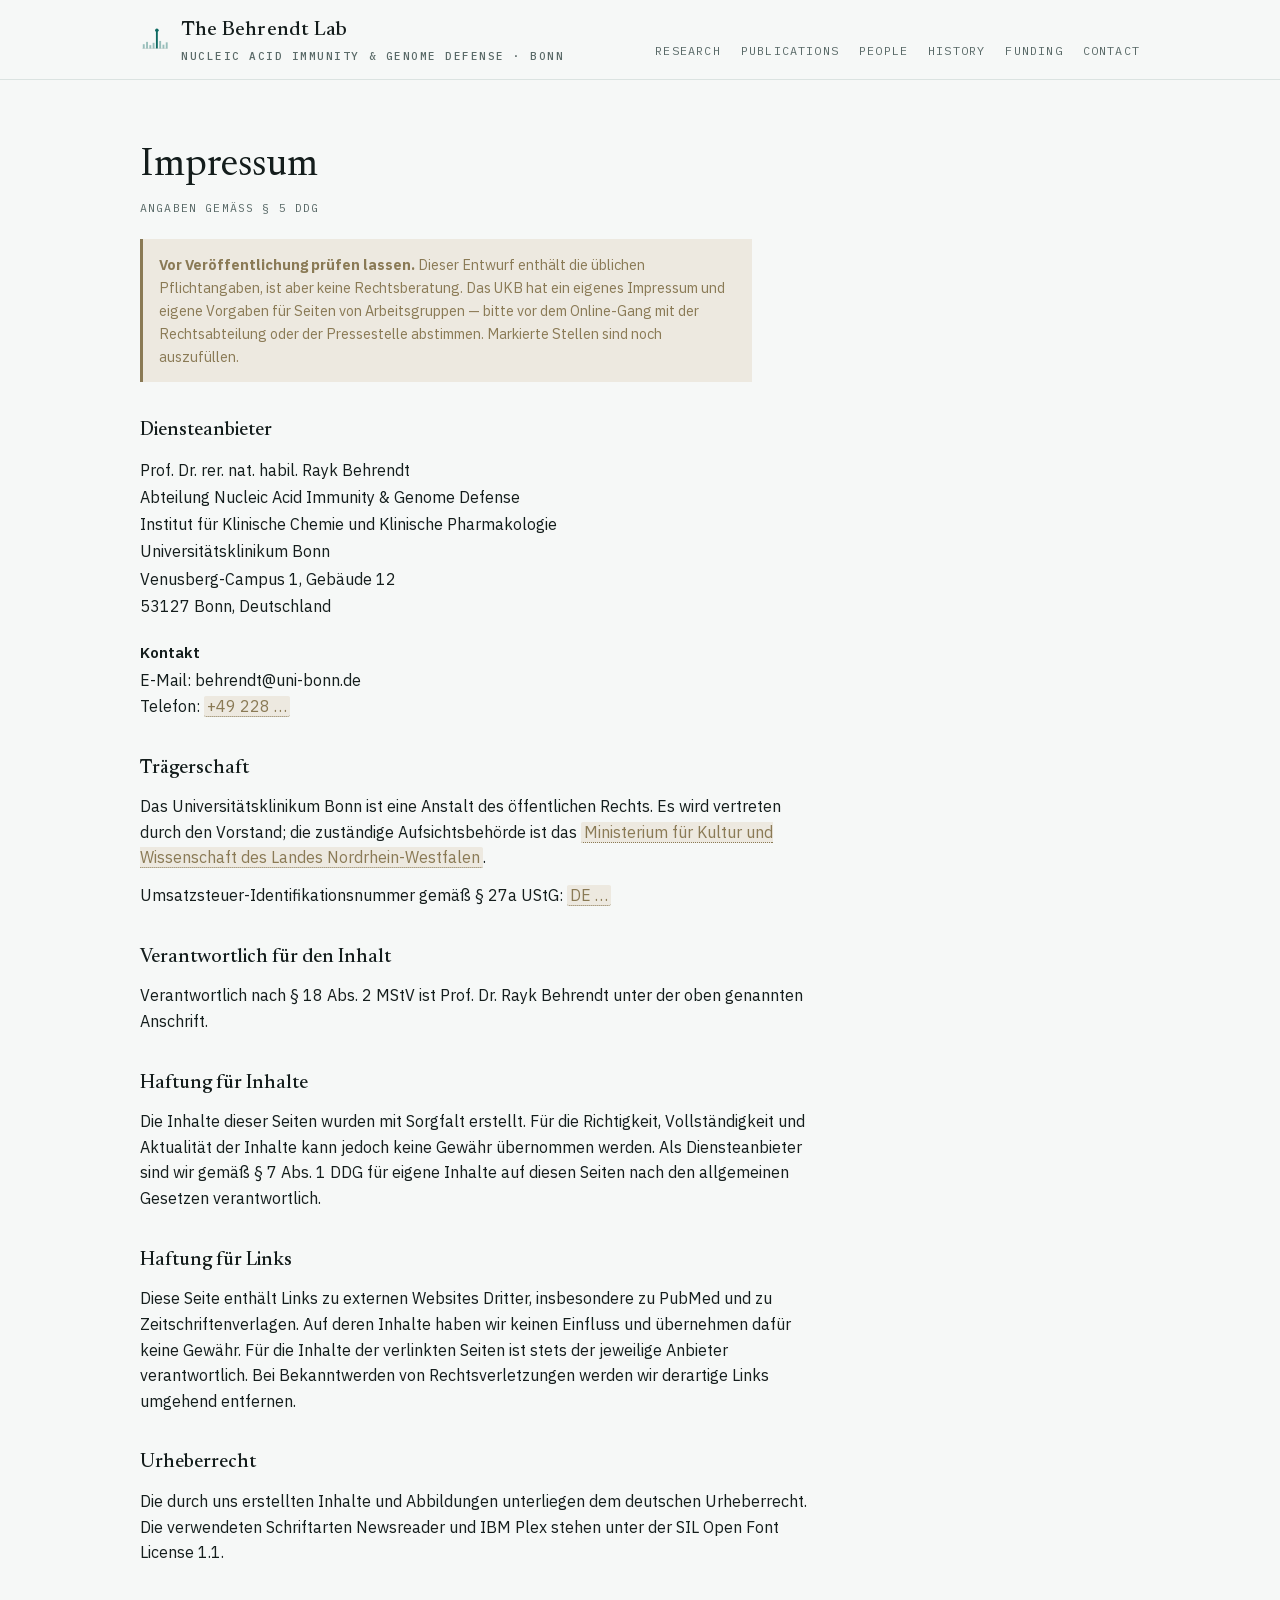
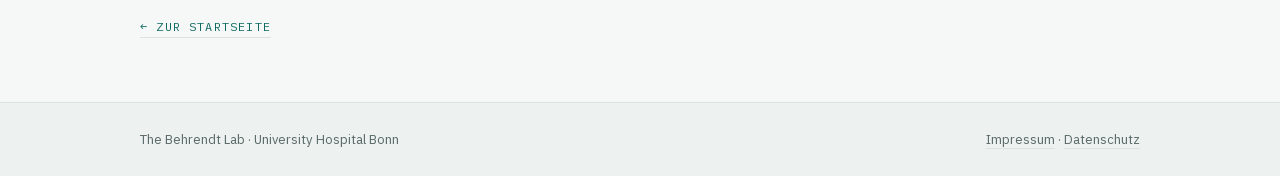
==== impressum.html @ 389487da "Add files via upload" ====
<!doctype html>
<html lang="de">
<head>
<meta charset="utf-8">
<meta name="viewport" content="width=device-width, initial-scale=1, viewport-fit=cover">
<meta name="robots" content="noindex">
<title>Impressum — The Behrendt Lab</title>
<link rel="icon" href="favicon.svg" type="image/svg+xml">
<link rel="alternate icon" href="favicon.ico" sizes="16x16 32x32 48x48">
<link rel="stylesheet" href="fonts.css">
<style>
  :root{color-scheme:light;padding-top:env(safe-area-inset-top,0px);padding-bottom:env(safe-area-inset-bottom,0px)}
  body{margin:0}
  img{max-width:100%}
  [hidden]{display:none!important}
</style>
<style>
  :root{color-scheme:light;padding-top:env(safe-area-inset-top,0px);padding-bottom:env(safe-area-inset-bottom,0px)}
  body{margin:0}
  img{max-width:100%}
  [hidden]{display:none!important}
</style>
<title>The Behrendt Lab</title>
<link rel="stylesheet" href="fonts.css">
<link rel="preload" href="fonts/newsreader-var.woff2" as="font" type="font/woff2" crossorigin>
<link rel="preload" href="fonts/ibm-plex-sans-var.woff2" as="font" type="font/woff2" crossorigin>

<style>
/* Layout: single column, 68ch measure, hairline-ruled bands; the two research
   arms are the only two-column moment and each carries its own accent rail. */
:root{
  --bg:#F6F8F7; --surface:#FFFFFF; --sunk:#EDF1F0;
  --fg:#141D1C; --muted:#5A6A68; --line:#DBE3E1;
  --arm-a:#0E6A62;          /* retroelement arm */
  --arm-b:#9A6418;          /* ZBP1 arm */
  --ph:#8A7A55;             /* placeholder text */
  --ph-bg:rgba(154,100,24,.10);
  --display:"Newsreader",Georgia,"Times New Roman",serif;
  --body:"IBM Plex Sans",-apple-system,BlinkMacSystemFont,"Segoe UI",Helvetica,Arial,sans-serif;
  --mono:"IBM Plex Mono",ui-monospace,SFMono-Regular,Menlo,Consolas,monospace;
  --gut:max(20px,env(safe-area-inset-left,0px));
  --gut-r:max(20px,env(safe-area-inset-right,0px));
}
@media (prefers-color-scheme:dark){
  :root:not([data-theme="light"]){
    --bg:#0E1413; --surface:#141C1B; --sunk:#111817;
    --fg:#E6EDEB; --muted:#9BABA8; --line:#243130;
    --arm-a:#56BDB1; --arm-b:#D9A95E;
    --ph:#C2AE84; --ph-bg:rgba(217,169,94,.12);
    color-scheme:dark;
  }
}
:root[data-theme="dark"]{
  --bg:#0E1413; --surface:#141C1B; --sunk:#111817;
  --fg:#E6EDEB; --muted:#9BABA8; --line:#243130;
  --arm-a:#56BDB1; --arm-b:#D9A95E;
  --ph:#C2AE84; --ph-bg:rgba(217,169,94,.12);
  color-scheme:dark;
}

body{
  background:var(--bg); color:var(--fg);
  font-family:var(--body); font-size:16px; line-height:1.6;
  -webkit-font-smoothing:antialiased;
}
body::before{content:"";position:fixed;inset:0 0 auto;height:env(safe-area-inset-top,0px);z-index:20;background:var(--bg)}
*,*::before,*::after{box-sizing:border-box}
h1,h2,h3{margin:0;text-wrap:balance}
p{margin:0}
a{color:inherit}
:focus-visible{outline:2px solid var(--arm-a);outline-offset:3px;border-radius:2px}

.wrap{max-width:1040px;margin-inline:auto;padding-left:var(--gut);padding-right:var(--gut-r)}

/* ---- masthead ---- */
.site{position:sticky;top:env(safe-area-inset-top,0px);z-index:15;background:var(--bg);border-bottom:1px solid var(--line)}
.site .wrap{display:flex;flex-wrap:wrap;gap:12px 28px;align-items:baseline;padding-block:14px}
.brand{display:flex;align-items:center;gap:11px;margin-right:auto;min-width:0}
.brand svg{width:30px;height:30px;flex:none}
.mark{font-family:var(--display);font-size:1.25rem;letter-spacing:.01em;font-weight:500}
.mark span{color:var(--muted);font-family:var(--mono);font-size:.68rem;letter-spacing:.14em;text-transform:uppercase;display:block;margin-top:2px}
.site nav{display:flex;flex-wrap:wrap;gap:4px 20px;font-family:var(--mono);font-size:.74rem;letter-spacing:.1em;text-transform:uppercase}
.site nav a{color:var(--muted);text-decoration:none;padding-block:2px}
.site nav a:hover{color:var(--fg)}

/* ---- hero ---- */
.hero .wrap{padding-block:clamp(44px,8vw,86px) clamp(36px,6vw,64px)}
.eyebrow{font-family:var(--mono);font-size:.72rem;letter-spacing:.16em;text-transform:uppercase;color:var(--muted)}
.hero h1{font-family:var(--display);font-weight:400;font-size:clamp(2.1rem,5.4vw,3.5rem);line-height:1.1;margin-block:18px 22px;max-width:19ch}
.hero h1 em{font-style:italic;color:var(--arm-a)}
.lede{max-width:62ch;font-size:clamp(1rem,1.6vw,1.12rem);color:var(--muted)}
.lede strong{color:var(--fg);font-weight:500}
.lede a{color:var(--fg);font-weight:500;text-decoration:none;border-bottom:1.5px solid var(--arm-b)}
.lede a.r{border-bottom-color:var(--arm-a)}
.lede a.t{border-bottom-color:var(--muted)}
.lede a:hover{background:var(--sunk)}
.arm[id],.cross[id]{scroll-margin-top:calc(env(safe-area-inset-top,0px) + 80px)}

/* ---- section furniture ---- */
section{border-top:1px solid var(--line)}
section > .wrap{padding-block:clamp(40px,6vw,72px)}
.sec-head{display:flex;flex-wrap:wrap;gap:6px 18px;align-items:baseline;margin-bottom:30px}
.sec-head h2{font-family:var(--display);font-weight:400;font-size:clamp(1.5rem,3vw,2rem)}
.sec-head .note{font-family:var(--mono);font-size:.72rem;letter-spacing:.1em;text-transform:uppercase;color:var(--muted)}

/* ---- research arms ---- */
.arms{display:grid;grid-template-columns:repeat(auto-fit,minmax(300px,1fr));gap:24px}
.arm{min-width:0;background:var(--surface);border:1px solid var(--line);border-top:3px solid var(--rail);padding:26px 24px 28px;display:flex;flex-direction:column;gap:14px}
.arm.a{--rail:var(--arm-a)}
.arm.b{--rail:var(--arm-b)}
.arm .tag{font-family:var(--mono);font-size:.7rem;letter-spacing:.14em;text-transform:uppercase;color:var(--rail)}
.arm h3{font-family:var(--display);font-weight:500;font-size:1.45rem;line-height:1.25}
.arm p{color:var(--muted);max-width:46ch}
.arm svg{width:100%;height:auto;max-width:100%;margin-top:4px}
.arm svg text{font-family:var(--mono);font-size:8px}
.pi{display:flex;flex-wrap:wrap;gap:6px 20px;align-items:baseline;padding:20px 22px;background:var(--surface);border:1px solid var(--line);border-left:3px solid var(--arm-a);margin-bottom:30px;min-width:0}
.pi .name{font-weight:500}
.pi .role{font-family:var(--mono);font-size:.7rem;letter-spacing:.14em;text-transform:uppercase;color:var(--muted);margin-left:auto}
.arm .keys{display:flex;flex-wrap:wrap;gap:6px;margin-top:auto;padding-top:6px}
.arm .keys li{list-style:none;font-family:var(--mono);font-size:.7rem;letter-spacing:.04em;color:var(--muted);border:1px solid var(--line);border-radius:999px;padding:3px 9px;background:var(--sunk)}
.arm .pubs{list-style:none;margin:0;padding:14px 0 0;border-top:1px solid var(--line);display:flex;flex-direction:column;gap:11px}
.arm .pubs li{font-size:.86rem;line-height:1.45;min-width:0}
.arm .pubs .t{display:block;color:var(--fg)}
.arm .pubs .m{font-family:var(--mono);font-size:.71rem;color:var(--muted)}
.arm .pubs a{color:var(--rail);text-decoration:none;border-bottom:1px solid var(--line)}
.pubs-label{font-family:var(--mono);font-size:.68rem;letter-spacing:.14em;text-transform:uppercase;color:var(--muted);margin-top:16px}
.feed{display:flex;flex-wrap:wrap;gap:20px;align-items:center;justify-content:space-between;background:var(--surface);border:1px solid var(--line);padding:24px}
.feed p{color:var(--muted);max-width:52ch;min-width:0}
.feed .btn{font-family:var(--mono);font-size:.76rem;letter-spacing:.09em;text-transform:uppercase;border:1px solid var(--fg);padding:11px 18px;text-decoration:none;white-space:nowrap}
.feed .btn:hover{background:var(--fg);color:var(--bg)}
.shared{margin-top:26px;padding-top:20px;border-top:1px solid var(--line);color:var(--muted);max-width:68ch;font-size:.95rem}
.shared b{color:var(--fg);font-weight:500}

/* cross-cutting translational angle — spans both arms */
.cross{--rail:var(--fg);margin-top:24px;background:var(--surface);border:1px solid var(--line);
  border-top:3px solid transparent;
  border-image:linear-gradient(90deg,var(--arm-b) 0 50%,var(--arm-a) 50% 100%) 1;
  padding:26px 24px 28px;display:grid;grid-template-columns:minmax(0,1.35fr) minmax(0,1fr);gap:24px 34px}
.cross .tag{font-family:var(--mono);font-size:.7rem;letter-spacing:.14em;text-transform:uppercase;color:var(--muted)}
.cross h3{font-family:var(--display);font-weight:500;font-size:1.45rem;line-height:1.25;margin-block:8px 12px}
.cross p{color:var(--muted);max-width:56ch}
.cross .col{min-width:0}
.cross .pubs-label{margin-top:0}
.cross .pubs{list-style:none;margin:0;padding:14px 0 0;border-top:1px solid var(--line);display:flex;flex-direction:column;gap:11px}
.cross .pubs li{font-size:.86rem;line-height:1.45;min-width:0}
.cross .pubs .t{display:block;color:var(--fg)}
.cross .pubs .m{font-family:var(--mono);font-size:.71rem;color:var(--muted)}
.cross .pubs a{color:var(--fg);text-decoration:none;border-bottom:1px solid var(--line)}
.cross .steps{display:flex;flex-wrap:wrap;gap:8px;margin-top:16px;padding:0;list-style:none}
.cross .steps li{font-family:var(--mono);font-size:.7rem;color:var(--muted);border:1px solid var(--line);border-radius:999px;padding:3px 9px;background:var(--sunk)}
@media (max-width:680px){.cross{grid-template-columns:1fr}}

/* ---- people ---- */
.roster{display:grid;grid-template-columns:repeat(auto-fit,minmax(260px,1fr));gap:30px 36px}
.roster section{border:0}
.group-title{font-family:var(--mono);font-size:.72rem;letter-spacing:.14em;text-transform:uppercase;padding-bottom:8px;border-bottom:2px solid var(--rail);color:var(--rail)}
.g-a{--rail:var(--arm-a)} .g-b{--rail:var(--arm-b)} .g-c{--rail:var(--line)}
.g-c .group-title{color:var(--muted)}
.roster ul{list-style:none;margin:0;padding:0;display:flex;flex-direction:column}
.roster li{display:flex;flex-wrap:wrap;gap:2px 10px;align-items:baseline;padding-block:11px;border-bottom:1px solid var(--line);min-width:0}
.roster .name{font-weight:500}
.roster .role{font-size:.84rem;color:var(--muted);margin-left:auto;text-align:right}

/* ---- history ---- */
.timeline{list-style:none;margin:0;padding:0;max-width:72ch}
.timeline li{display:grid;grid-template-columns:5.5rem 1fr;gap:4px 22px;padding-block:14px;border-bottom:1px solid var(--line);min-width:0}
.timeline .yr{font-family:var(--mono);font-size:.84rem;color:var(--arm-a);font-variant-numeric:tabular-nums;padding-top:3px}
.timeline .ev{min-width:0;color:var(--fg)}
.timeline .ev small{display:block;color:var(--muted);font-size:.88rem;margin-top:2px}
@media (max-width:460px){.timeline li{grid-template-columns:1fr}}

/* ---- funding ---- */
.fund-group{max-width:78ch}
.fund-group + .fund-group{margin-top:34px}
.fund-group > h3{font-family:var(--mono);font-size:.72rem;letter-spacing:.14em;text-transform:uppercase;color:var(--muted);font-weight:400;padding-bottom:8px;border-bottom:2px solid var(--line)}
.funding{list-style:none;margin:0;padding:0;max-width:78ch}
.funding li{display:grid;grid-template-columns:1fr auto;gap:2px 20px;padding-block:14px;border-bottom:1px solid var(--line);min-width:0;align-items:baseline}
.funding .funder{font-weight:500}
.funding .scheme{grid-column:1;color:var(--muted);font-size:.9rem}
.funding .period{font-family:var(--mono);font-size:.8rem;color:var(--muted);grid-row:1;grid-column:2;font-variant-numeric:tabular-nums}
@media (max-width:460px){.funding li{grid-template-columns:1fr}.funding .period{grid-row:auto;grid-column:1}}

/* ---- contact ---- */
.contact-grid{display:grid;grid-template-columns:repeat(auto-fit,minmax(240px,1fr));gap:26px}
.contact-grid div{min-width:0}
.contact-grid h3{font-family:var(--mono);font-size:.72rem;letter-spacing:.14em;text-transform:uppercase;color:var(--muted);margin-bottom:8px;font-weight:400}
.contact-grid p{line-height:1.7}
.addr{font-style:normal}
.copy{font-family:var(--mono);font-size:.82rem;word-break:break-all}

footer{border-top:1px solid var(--line);background:var(--sunk)}
footer .wrap{padding-block:26px;display:flex;flex-wrap:wrap;gap:8px 24px;justify-content:space-between;font-size:.82rem;color:var(--muted)}
footer a{text-decoration:none;border-bottom:1px solid var(--line)}

/* ---- placeholders ---- */
.ph{color:var(--ph);background:var(--ph-bg);border-bottom:1px dotted currentColor;padding:0 .18em;border-radius:2px}
.ph-note{font-family:var(--mono);font-size:.72rem;letter-spacing:.06em;color:var(--ph);background:var(--ph-bg);border:1px dashed currentColor;border-radius:3px;padding:6px 10px;display:inline-block;margin-top:18px}

@media (prefers-reduced-motion:no-preference){
  .site nav a,footer a{transition:color .15s ease}
}
</style>


<style>
  .legal .wrap{padding-block:clamp(36px,6vw,64px)}
  .legal h1{font-family:var(--display);font-weight:400;font-size:clamp(1.7rem,4vw,2.4rem);line-height:1.15;margin-bottom:10px}
  .legal .updated{font-family:var(--mono);font-size:.72rem;letter-spacing:.1em;text-transform:uppercase;color:var(--muted)}
  .legal h2{font-family:var(--display);font-weight:500;font-size:1.2rem;margin-top:34px;margin-bottom:10px}
  .legal h3{font-size:.95rem;font-weight:600;margin-top:20px;margin-bottom:4px}
  .legal p,.legal li{max-width:68ch;color:var(--fg)}
  .legal p{margin-bottom:12px}
  .legal ul{padding-left:20px;margin-bottom:12px}
  .legal li{margin-bottom:5px}
  .legal address{font-style:normal;margin-bottom:12px;line-height:1.7}
  .legal a{color:var(--arm-a)}
  .back{display:inline-block;margin-top:40px;font-family:var(--mono);font-size:.74rem;letter-spacing:.1em;text-transform:uppercase;color:var(--muted);text-decoration:none;border-bottom:1px solid var(--line)}
  .legal .warn{border-left:3px solid var(--ph);background:var(--ph-bg);padding:14px 16px;margin-block:22px;color:var(--ph);font-size:.9rem;max-width:68ch}
  .legal .warn b{color:var(--ph)}
</style>
</head>
<body>
<header class="site">
  <div class="wrap">
    <div class="brand">
      <svg viewBox="0 0 64 64" role="img" aria-label="The Behrendt Lab mark: a row of uneven bars with one hit rising above them">
        <path d="M5 50 H59" stroke="var(--line)" stroke-width="2.4" fill="none"></path>
        <g fill="var(--arm-a)" opacity=".4">
          <rect x="6" y="41" width="4" height="9"></rect>
          <rect x="13" y="36" width="4" height="14"></rect>
          <rect x="20" y="43" width="4" height="7"></rect>
          <rect x="27" y="38" width="4" height="12"></rect>
          <rect x="41" y="34" width="4" height="16"></rect>
          <rect x="48" y="42" width="4" height="8"></rect>
          <rect x="55" y="37" width="4" height="13"></rect>
        </g>
        <rect x="34" y="13" width="4" height="37" fill="var(--arm-a)"></rect>
        <circle cx="36" cy="11" r="3.8" fill="var(--arm-a)"></circle>
      </svg>
      <div class="mark">The Behrendt Lab<span>Nucleic Acid Immunity &amp; Genome Defense · Bonn</span></div>
    </div>
    <nav aria-label="Sections">
      <a href="#research">Research</a>
      <a href="#publications">Publications</a>
      <a href="#people">People</a>
      <a href="#history">History</a>
      <a href="#funding">Funding</a>
      <a href="#contact">Contact</a>
    </nav>
  </div>
</header>
<main class="legal">
  <div class="wrap">

    <h1>Impressum</h1>
    <p class="updated">Angaben gemäß § 5 DDG</p>

    <div class="warn"><b>Vor Veröffentlichung prüfen lassen.</b> Dieser Entwurf
    enthält die üblichen Pflichtangaben, ist aber keine Rechtsberatung. Das UKB
    hat ein eigenes Impressum und eigene Vorgaben für Seiten von
    Arbeitsgruppen — bitte vor dem Online-Gang mit der Rechtsabteilung oder der
    Pressestelle abstimmen. Markierte Stellen sind noch auszufüllen.</div>

    <h2>Diensteanbieter</h2>
    <address>
      Prof. Dr. rer. nat. habil. Rayk Behrendt<br>
      Abteilung Nucleic Acid Immunity &amp; Genome Defense<br>
      Institut für Klinische Chemie und Klinische Pharmakologie<br>
      Universitätsklinikum Bonn<br>
      Venusberg-Campus 1, Gebäude 12<br>
      53127 Bonn, Deutschland
    </address>

    <h3>Kontakt</h3>
    <p>E-Mail: behrendt@uni-bonn.de<br>
    Telefon: <span class="ph">+49 228 …</span></p>

    <h2>Trägerschaft</h2>
    <p>Das Universitätsklinikum Bonn ist eine Anstalt des öffentlichen Rechts.
    Es wird vertreten durch den Vorstand; die zuständige Aufsichtsbehörde ist
    das <span class="ph">Ministerium für Kultur und Wissenschaft des Landes
    Nordrhein-Westfalen</span>.</p>
    <p>Umsatzsteuer-Identifikationsnummer gemäß § 27a UStG:
    <span class="ph">DE …</span></p>

    <h2>Verantwortlich für den Inhalt</h2>
    <p>Verantwortlich nach § 18 Abs. 2 MStV ist Prof. Dr. Rayk Behrendt unter
    der oben genannten Anschrift.</p>

    <h2>Haftung für Inhalte</h2>
    <p>Die Inhalte dieser Seiten wurden mit Sorgfalt erstellt. Für die
    Richtigkeit, Vollständigkeit und Aktualität der Inhalte kann jedoch keine
    Gewähr übernommen werden. Als Diensteanbieter sind wir gemäß § 7 Abs. 1 DDG
    für eigene Inhalte auf diesen Seiten nach den allgemeinen Gesetzen
    verantwortlich.</p>

    <h2>Haftung für Links</h2>
    <p>Diese Seite enthält Links zu externen Websites Dritter, insbesondere zu
    PubMed und zu Zeitschriftenverlagen. Auf deren Inhalte haben wir keinen
    Einfluss und übernehmen dafür keine Gewähr. Für die Inhalte der verlinkten
    Seiten ist stets der jeweilige Anbieter verantwortlich. Bei Bekanntwerden
    von Rechtsverletzungen werden wir derartige Links umgehend entfernen.</p>

    <h2>Urheberrecht</h2>
    <p>Die durch uns erstellten Inhalte und Abbildungen unterliegen dem
    deutschen Urheberrecht. Die verwendeten Schriftarten Newsreader und IBM Plex
    stehen unter der SIL Open Font License 1.1.</p>

    <a class="back" href="index.html">← Zur Startseite</a>
  </div>
</main>

<footer>
  <div class="wrap">
    <span>The Behrendt Lab · University Hospital Bonn</span>
    <span><a href="impressum.html">Impressum</a> · <a href="datenschutz.html">Datenschutz</a></span>
  </div>
</footer>

</body>
</html>
---- fonts.css ----
/* The Behrendt Lab — self-hosted webfonts.
   Newsreader and IBM Plex are licensed under the SIL Open Font License 1.1;
   see fonts/OFL.txt. Serving them from this server rather than from Google's
   CDN keeps visitors' IP addresses out of a third party's logs. */

@font-face {
  font-family: "Newsreader";
  font-style: normal;
  font-weight: 200 800;
  font-display: swap;
  src: url("fonts/newsreader-var.woff2") format("woff2");
}

@font-face {
  font-family: "Newsreader";
  font-style: italic;
  font-weight: 200 800;
  font-display: swap;
  src: url("fonts/newsreader-italic-var.woff2") format("woff2");
}

@font-face {
  font-family: "IBM Plex Sans";
  font-style: normal;
  font-weight: 100 700;
  font-display: swap;
  src: url("fonts/ibm-plex-sans-var.woff2") format("woff2");
}

@font-face {
  font-family: "IBM Plex Mono";
  font-style: normal;
  font-weight: 400;
  font-display: swap;
  src: url("fonts/ibm-plex-mono-400.woff2") format("woff2");
}

@font-face {
  font-family: "IBM Plex Mono";
  font-style: normal;
  font-weight: 500;
  font-display: swap;
  src: url("fonts/ibm-plex-mono-500.woff2") format("woff2");
}
---- fonts.css ----
/* The Behrendt Lab — self-hosted webfonts.
   Newsreader and IBM Plex are licensed under the SIL Open Font License 1.1;
   see fonts/OFL.txt. Serving them from this server rather than from Google's
   CDN keeps visitors' IP addresses out of a third party's logs. */

@font-face {
  font-family: "Newsreader";
  font-style: normal;
  font-weight: 200 800;
  font-display: swap;
  src: url("fonts/newsreader-var.woff2") format("woff2");
}

@font-face {
  font-family: "Newsreader";
  font-style: italic;
  font-weight: 200 800;
  font-display: swap;
  src: url("fonts/newsreader-italic-var.woff2") format("woff2");
}

@font-face {
  font-family: "IBM Plex Sans";
  font-style: normal;
  font-weight: 100 700;
  font-display: swap;
  src: url("fonts/ibm-plex-sans-var.woff2") format("woff2");
}

@font-face {
  font-family: "IBM Plex Mono";
  font-style: normal;
  font-weight: 400;
  font-display: swap;
  src: url("fonts/ibm-plex-mono-400.woff2") format("woff2");
}

@font-face {
  font-family: "IBM Plex Mono";
  font-style: normal;
  font-weight: 500;
  font-display: swap;
  src: url("fonts/ibm-plex-mono-500.woff2") format("woff2");
}
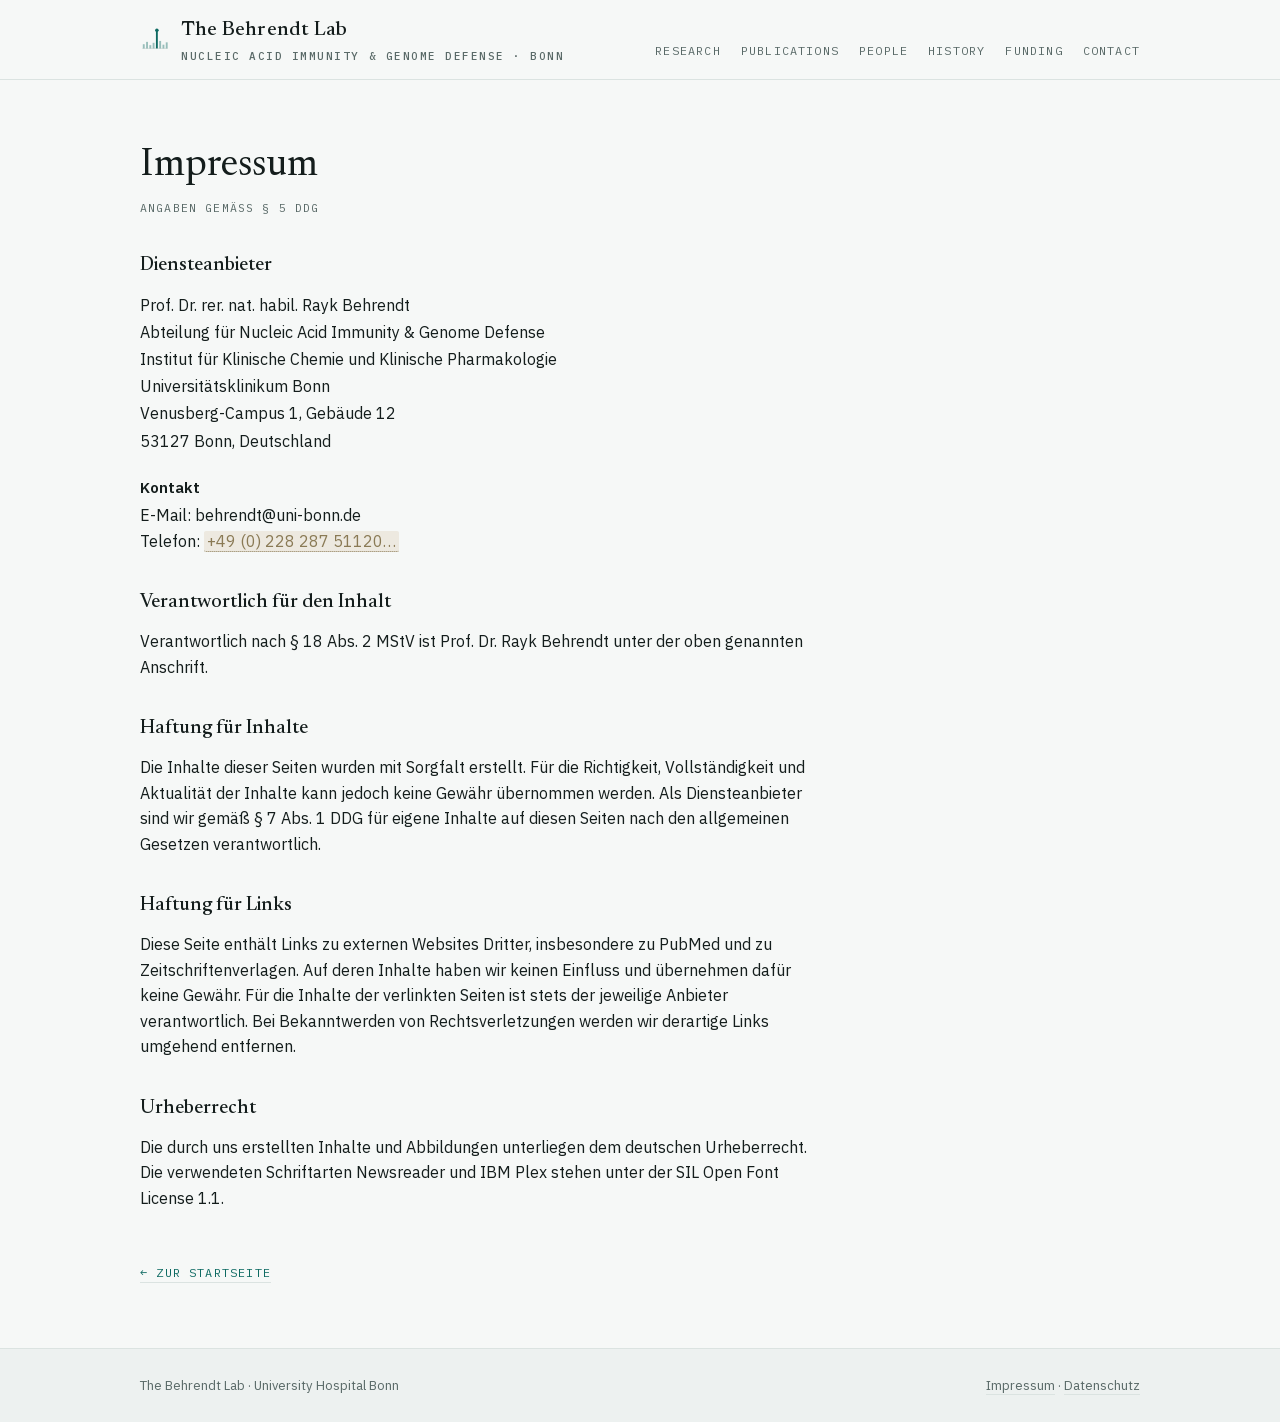
==== commit ae50aa79: "Update impressum.html" ====
--- a/impressum.html
+++ b/impressum.html
@@ -255,16 +255,10 @@
     <h1>Impressum</h1>
     <p class="updated">Angaben gemäß § 5 DDG</p>
 
-    <div class="warn"><b>Vor Veröffentlichung prüfen lassen.</b> Dieser Entwurf
-    enthält die üblichen Pflichtangaben, ist aber keine Rechtsberatung. Das UKB
-    hat ein eigenes Impressum und eigene Vorgaben für Seiten von
-    Arbeitsgruppen — bitte vor dem Online-Gang mit der Rechtsabteilung oder der
-    Pressestelle abstimmen. Markierte Stellen sind noch auszufüllen.</div>
-
     <h2>Diensteanbieter</h2>
     <address>
       Prof. Dr. rer. nat. habil. Rayk Behrendt<br>
-      Abteilung Nucleic Acid Immunity &amp; Genome Defense<br>
+      Abteilung für Nucleic Acid Immunity &amp; Genome Defense<br>
       Institut für Klinische Chemie und Klinische Pharmakologie<br>
       Universitätsklinikum Bonn<br>
       Venusberg-Campus 1, Gebäude 12<br>
@@ -273,15 +267,7 @@
 
     <h3>Kontakt</h3>
     <p>E-Mail: behrendt@uni-bonn.de<br>
-    Telefon: <span class="ph">+49 228 …</span></p>
-
-    <h2>Trägerschaft</h2>
-    <p>Das Universitätsklinikum Bonn ist eine Anstalt des öffentlichen Rechts.
-    Es wird vertreten durch den Vorstand; die zuständige Aufsichtsbehörde ist
-    das <span class="ph">Ministerium für Kultur und Wissenschaft des Landes
-    Nordrhein-Westfalen</span>.</p>
-    <p>Umsatzsteuer-Identifikationsnummer gemäß § 27a UStG:
-    <span class="ph">DE …</span></p>
+    Telefon: <span class="ph">+49 (0) 228 287 51120…</span></p>
 
     <h2>Verantwortlich für den Inhalt</h2>
     <p>Verantwortlich nach § 18 Abs. 2 MStV ist Prof. Dr. Rayk Behrendt unter
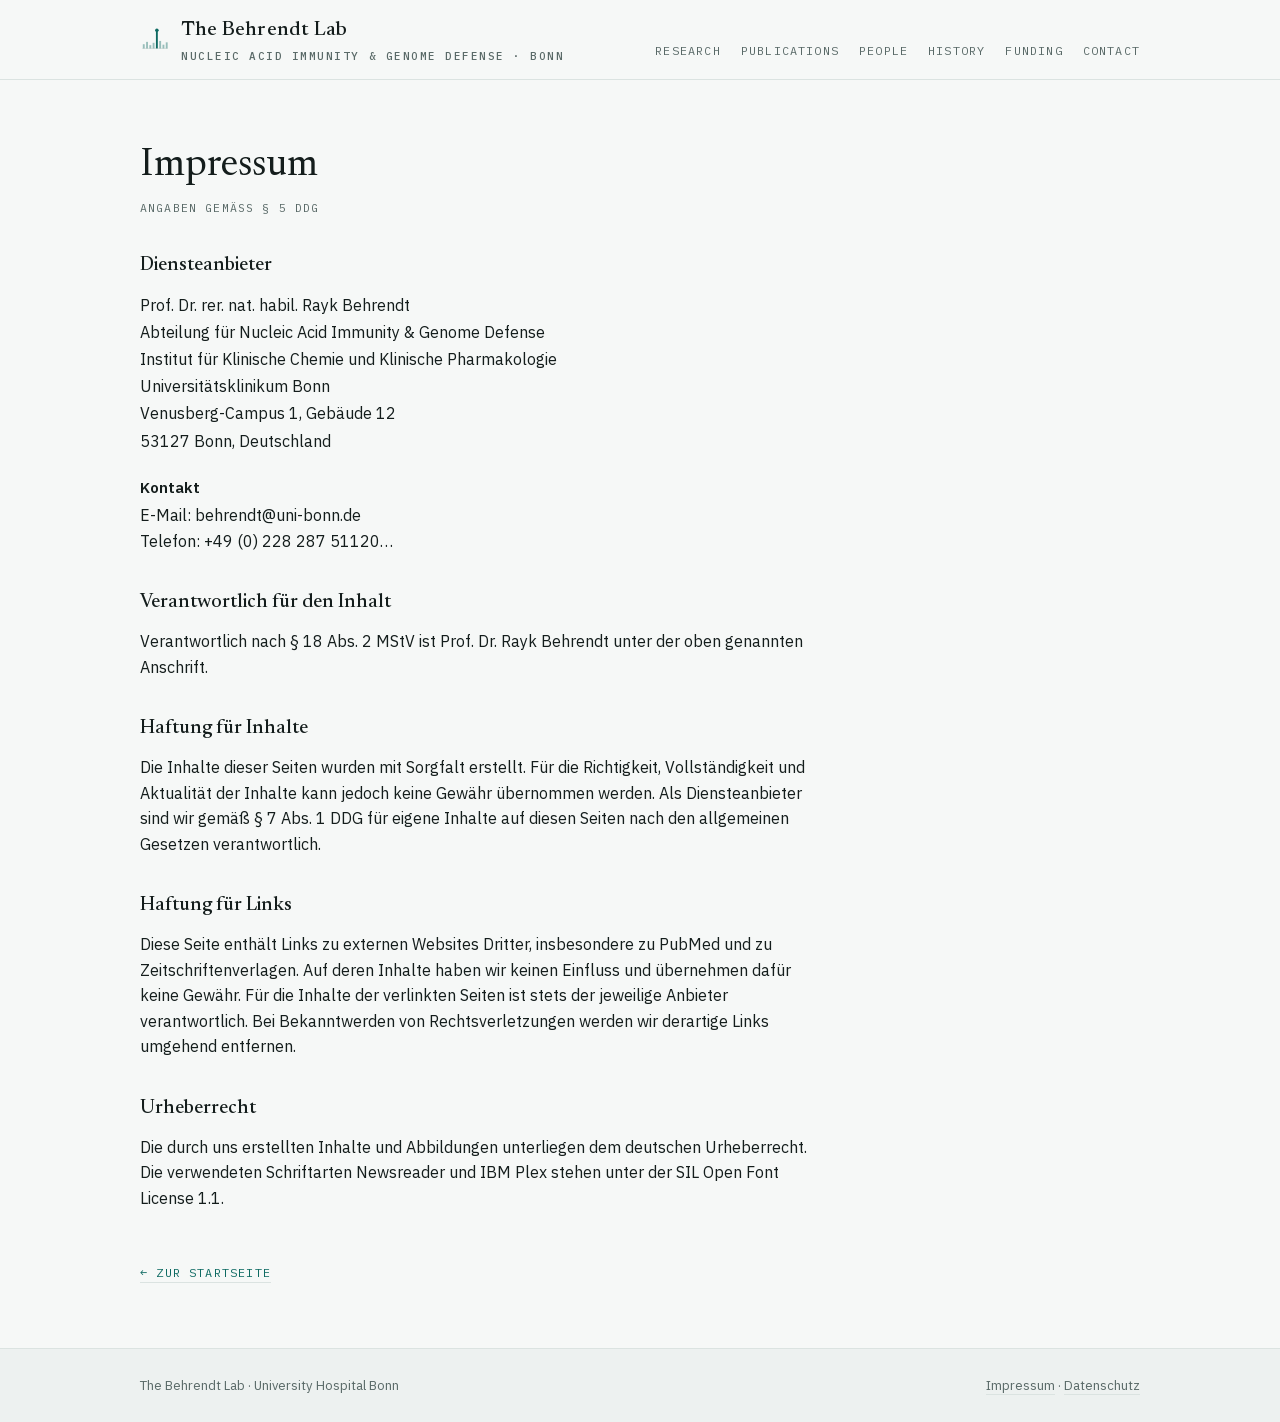
==== commit 9b99ad73: "Update impressum.html" ====
--- a/impressum.html
+++ b/impressum.html
@@ -267,7 +267,7 @@
 
     <h3>Kontakt</h3>
     <p>E-Mail: behrendt@uni-bonn.de<br>
-    Telefon: <span class="ph">+49 (0) 228 287 51120…</span></p>
+    Telefon: <span>+49 (0) 228 287 51120…</span></p>
 
     <h2>Verantwortlich für den Inhalt</h2>
     <p>Verantwortlich nach § 18 Abs. 2 MStV ist Prof. Dr. Rayk Behrendt unter
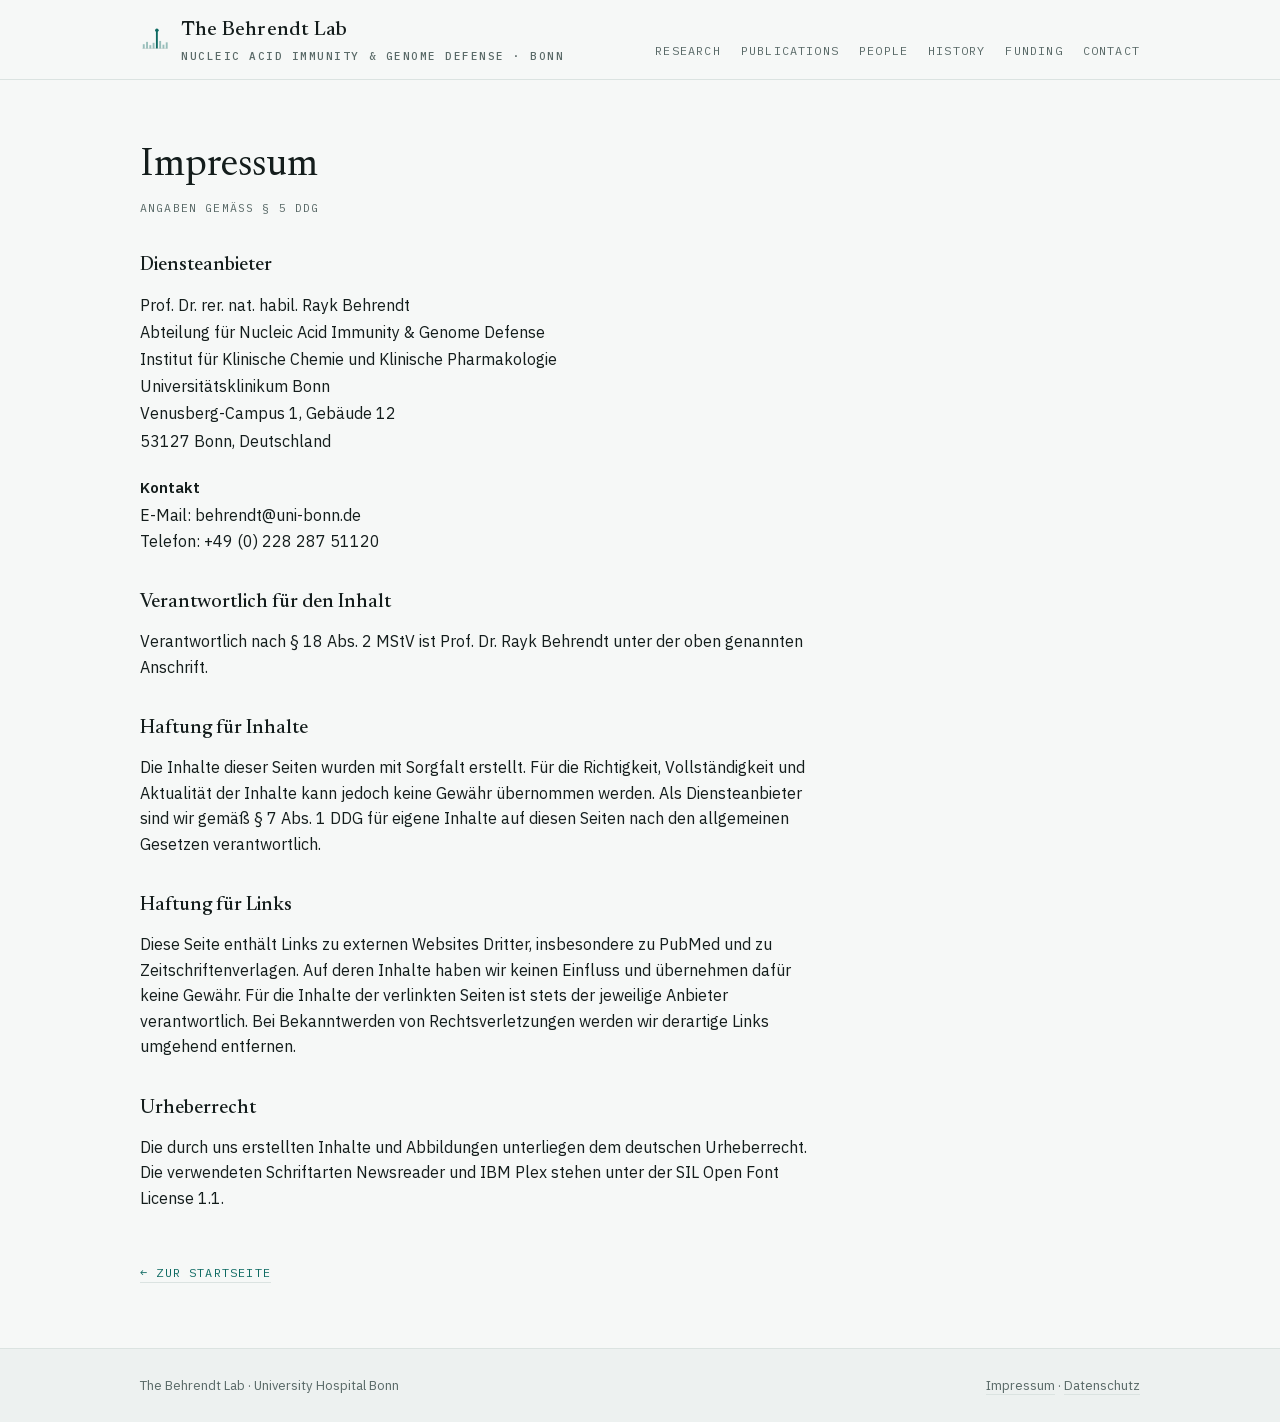
==== commit 3cf06a05: "Update impressum.html" ====
--- a/impressum.html
+++ b/impressum.html
@@ -267,7 +267,7 @@
 
     <h3>Kontakt</h3>
     <p>E-Mail: behrendt@uni-bonn.de<br>
-    Telefon: <span>+49 (0) 228 287 51120…</span></p>
+    Telefon: <span>+49 (0) 228 287 51120</span></p>
 
     <h2>Verantwortlich für den Inhalt</h2>
     <p>Verantwortlich nach § 18 Abs. 2 MStV ist Prof. Dr. Rayk Behrendt unter
